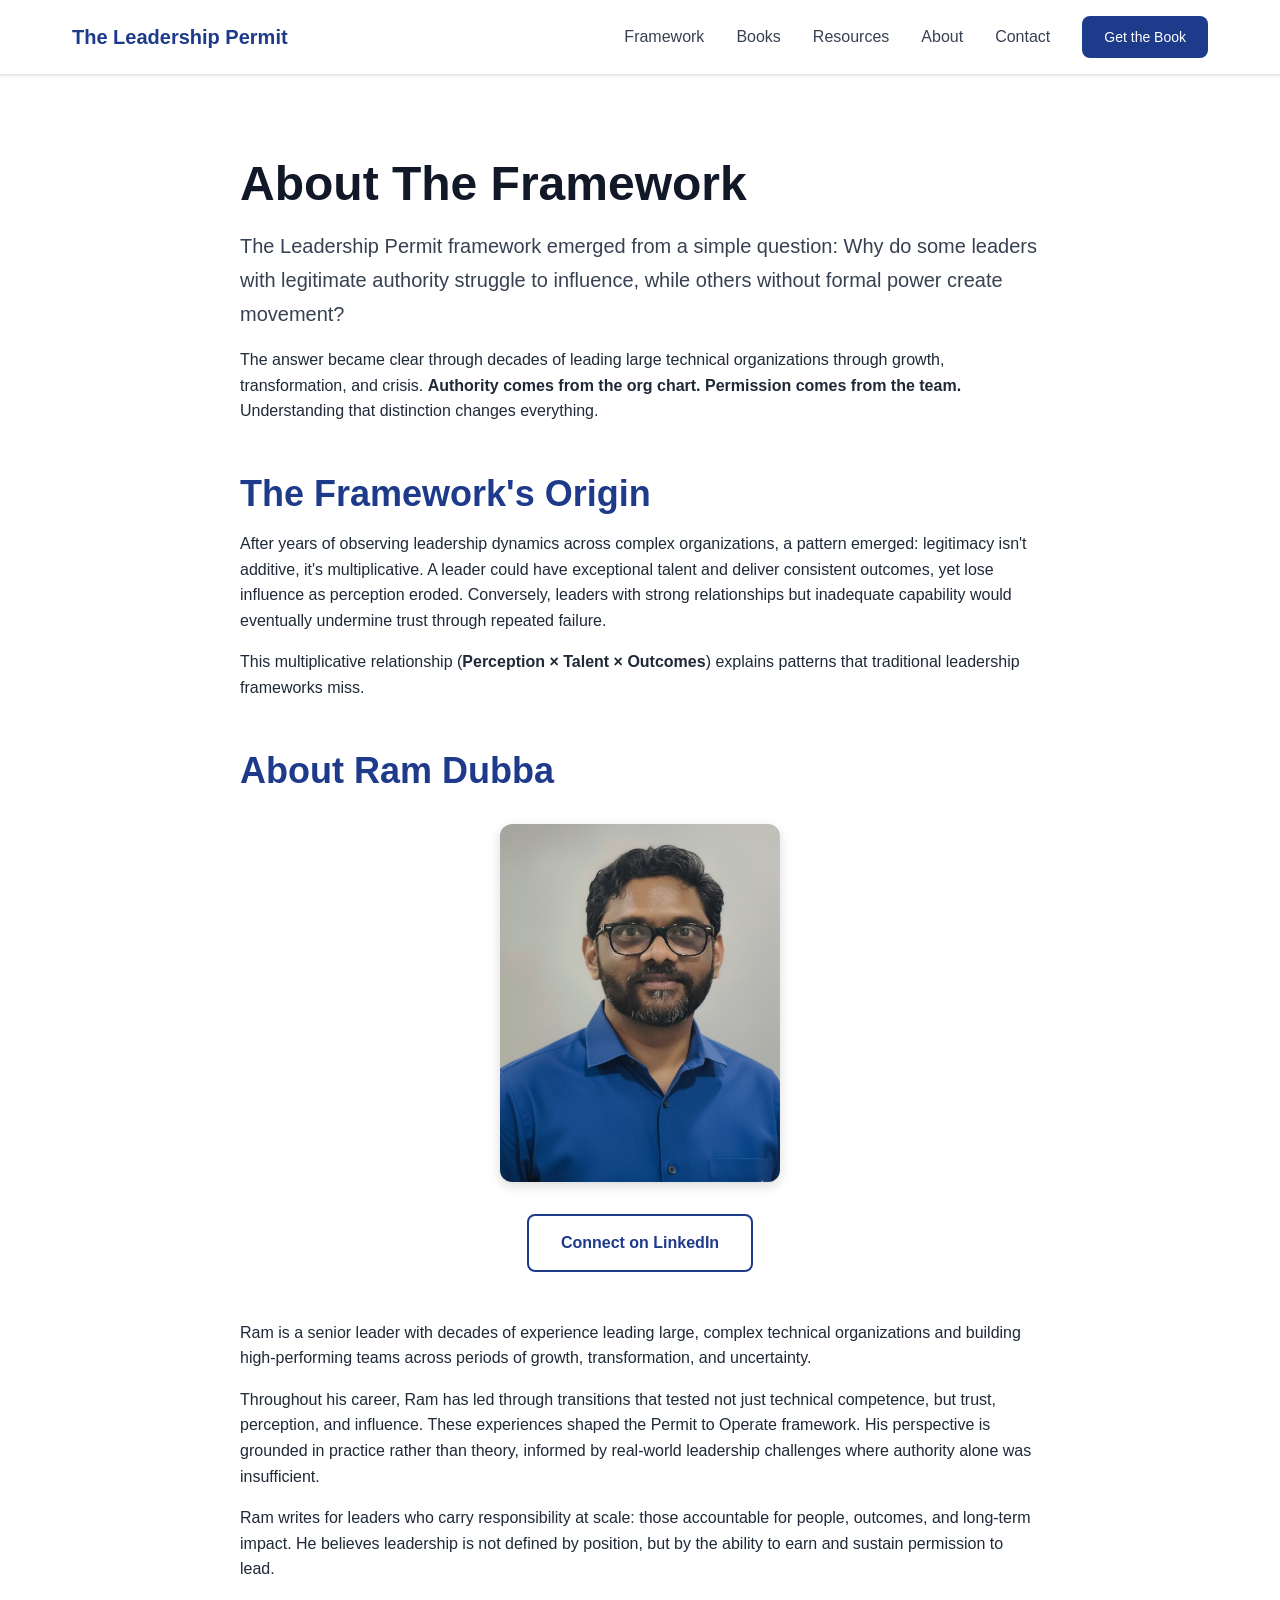
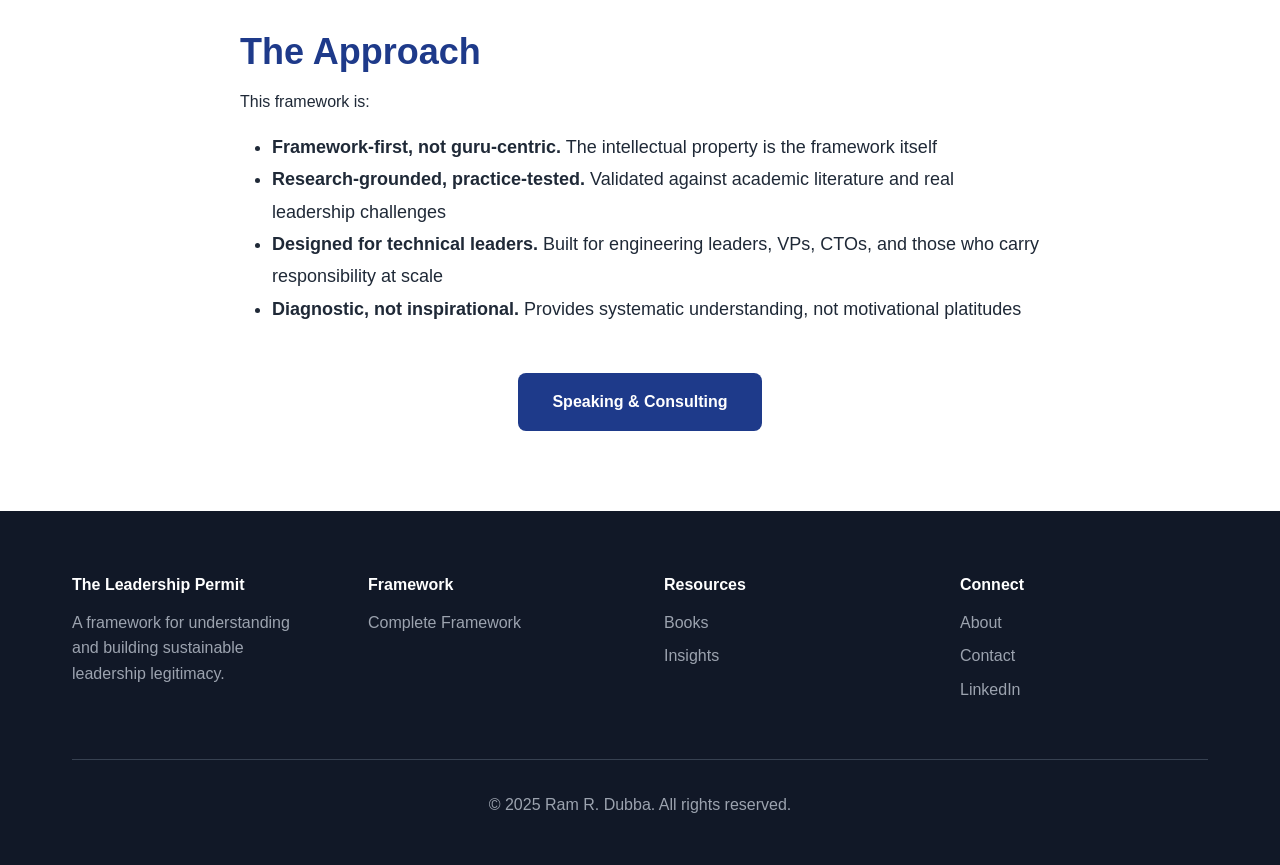
==== about.html @ 465195d2 "Update to teal/orange color scheme and standardize footers" ====
<!DOCTYPE html>
<html lang="en">
<head>
    <!-- Google tag (gtag.js) -->
    <script async src="https://www.googletagmanager.com/gtag/js?id=G-1ZV2HQM6DK"></script>
    <script>
      window.dataLayer = window.dataLayer || [];
      function gtag(){dataLayer.push(arguments);}
      gtag('js', new Date());
      gtag('config', 'G-1ZV2HQM6DK');
    </script>
    <meta charset="UTF-8">
    <meta name="viewport" content="width=device-width, initial-scale=1.0">
    <title>About | The Leadership Permit</title>
    <meta name="description" content="About Ram Dubba and the Leadership Permit framework. A systematic approach to understanding leadership legitimacy for technical leaders at scale.">
    
    <!-- Favicon -->
    <link rel="icon" type="image/svg+xml" href="/favicon.svg">
    <link rel="apple-touch-icon" sizes="180x180" href="/favicon.svg">
    
    <!-- Open Graph -->
    <meta property="og:type" content="website">
    <meta property="og:url" content="https://leadershippermit.com/about.html">
    <meta property="og:title" content="About Ram Dubba | The Leadership Permit">
    <meta property="og:description" content="Framework-first, research-grounded approach to leadership legitimacy. Built for technical leaders navigating responsibility at scale.">
    <meta property="og:image" content="https://leadershippermit.com/images/ram-dubba-headshot.jpg">
    
    <link rel="stylesheet" href="css/styles.css">
</head>
<body>
    <nav class="nav">
        <div class="container">
            <div class="nav-content">
                <a href="index.html" class="logo">The Leadership Permit</a>
                <ul class="nav-menu">
                    <li><a href="framework.html">Framework</a></li>
                    <li><a href="books.html">Books</a></li>
                    <li><a href="resources.html">Resources</a></li>
                    <li><a href="about.html">About</a></li>
                    <li><a href="contact.html">Contact</a></li>
                    <li><a href="https://a.co/d/01TBjsbb" class="btn-primary-small" target="_blank">Get the Book</a></li>
                </ul>
            </div>
        </div>
    </nav>

    <section class="section">
        <div class="container">
            <div style="max-width: 800px; margin: 0 auto;">
                <h1>About The Framework</h1>
                
                <p class="lead">The Leadership Permit framework emerged from a simple question: Why do some leaders with legitimate authority struggle to influence, while others without formal power create movement?</p>

                <p>The answer became clear through decades of leading large technical organizations through growth, transformation, and crisis. <strong>Authority comes from the org chart. Permission comes from the team.</strong> Understanding that distinction changes everything.</p>

                <h2 style="margin-top: 3rem; color: #1e3a8a;">The Framework's Origin</h2>
                
                <p>After years of observing leadership dynamics across complex organizations, a pattern emerged: legitimacy isn't additive, it's multiplicative. A leader could have exceptional talent and deliver consistent outcomes, yet lose influence as perception eroded. Conversely, leaders with strong relationships but inadequate capability would eventually undermine trust through repeated failure.</p>

                <p>This multiplicative relationship (<strong>Perception × Talent × Outcomes</strong>) explains patterns that traditional leadership frameworks miss.</p>

                <h2 style="margin-top: 3rem; color: #1e3a8a;">About Ram Dubba</h2>
                
                <div style="text-align: center; margin: 2rem 0 3rem 0;">
                    <img src="images/ram-dubba-headshot.jpg" alt="Ram R. Dubba" style="width: 280px; height: auto; border-radius: 12px; box-shadow: 0 4px 12px rgba(0,0,0,0.15); margin-bottom: 1.5rem;">
                    <div>
                        <a href="https://www.linkedin.com/in/ramudubba/" class="btn-secondary" target="_blank" style="display: inline-block;">Connect on LinkedIn</a>
                    </div>
                </div>
                
                <p>Ram is a senior leader with decades of experience leading large, complex technical organizations and building high-performing teams across periods of growth, transformation, and uncertainty.</p>

                <p>Throughout his career, Ram has led through transitions that tested not just technical competence, but trust, perception, and influence. These experiences shaped the Permit to Operate framework. His perspective is grounded in practice rather than theory, informed by real-world leadership challenges where authority alone was insufficient.</p>

                <p>Ram writes for leaders who carry responsibility at scale: those accountable for people, outcomes, and long-term impact. He believes leadership is not defined by position, but by the ability to earn and sustain permission to lead.</p>

                <h2 style="margin-top: 3rem; color: #1e3a8a;">The Approach</h2>
                
                <p>This framework is:</p>
                <ul style="font-size: 1.125rem; line-height: 1.8; margin-left: 2rem;">
                    <li><strong>Framework-first, not guru-centric.</strong> The intellectual property is the framework itself</li>
                    <li><strong>Research-grounded, practice-tested.</strong> Validated against academic literature and real leadership challenges</li>
                    <li><strong>Designed for technical leaders.</strong> Built for engineering leaders, VPs, CTOs, and those who carry responsibility at scale</li>
                    <li><strong>Diagnostic, not inspirational.</strong> Provides systematic understanding, not motivational platitudes</li>
                </ul>

                <div style="margin-top: 3rem; text-align: center;">
                    <a href="contact.html" class="btn-primary">Speaking & Consulting</a>
                </div>
            </div>
        </div>
    </section>

    <footer class="footer">
        <div class="container">
            <div class="footer-content">
                <div class="footer-col">
                    <h4>The Leadership Permit</h4>
                    <p>A framework for understanding and building sustainable leadership legitimacy.</p>
                </div>
                <div class="footer-col">
                    <h4>Framework</h4>
                    <ul class="footer-links">
                        <li><a href="framework.html">Complete Framework</a></li>
                    </ul>
                </div>
                <div class="footer-col">
                    <h4>Resources</h4>
                    <ul class="footer-links">
                        <li><a href="books.html">Books</a></li>
                        <li><a href="resources.html">Insights</a></li>
                    </ul>
                </div>
                <div class="footer-col">
                    <h4>Connect</h4>
                    <ul class="footer-links">
                        <li><a href="about.html">About</a></li>
                        <li><a href="contact.html">Contact</a></li>
                        <li><a href="https://www.linkedin.com/in/ramudubba/" target="_blank">LinkedIn</a></li>
                    </ul>
                </div>
            </div>
            <div class="footer-bottom">
                <p>&copy; 2025 Ram R. Dubba. All rights reserved.</p>
            </div>
        </div>
    </footer>
</body>
</html>
---- css/styles.css ----
/* ============================================
   LEADERSHIP PERMIT WEBSITE STYLES
   Navy Blue + White Theme
   ============================================ */

/* ============================================
   RESET & BASE STYLES
   ============================================ */
* {
    margin: 0;
    padding: 0;
    box-sizing: border-box;
}

html {
    scroll-behavior: smooth;
}

body {
    font-family: -apple-system, BlinkMacSystemFont, 'Segoe UI', Roboto, 'Helvetica Neue', Arial, sans-serif;
    font-size: 16px;
    line-height: 1.6;
    color: #1f2937;
    background: #ffffff;
}

/* ============================================
   TYPOGRAPHY
   ============================================ */
h1, h2, h3, h4, h5, h6 {
    font-weight: 700;
    line-height: 1.2;
    color: #111827;
    margin-bottom: 1rem;
}

h1 { font-size: 3rem; }
h2 { font-size: 2.25rem; }
h3 { font-size: 1.5rem; }
h4 { font-size: 1.25rem; }

p {
    margin-bottom: 1rem;
}

.lead {
    font-size: 1.25rem;
    font-weight: 400;
    line-height: 1.7;
    color: #374151;
}

/* ============================================
   LAYOUT
   ============================================ */
.container {
    max-width: 1200px;
    margin: 0 auto;
    padding: 0 2rem;
}

.section {
    padding: 5rem 0;
}

.section-gray {
    background: #f9fafb;
}

.section-navy {
    background: #1e3a8a;
    color: #ffffff;
}

.section-navy h2,
.section-navy p {
    color: #ffffff;
}

/* ============================================
   NAVIGATION
   ============================================ */
.nav {
    background: #ffffff;
    border-bottom: 1px solid #e5e7eb;
    position: sticky;
    top: 0;
    z-index: 1000;
    box-shadow: 0 1px 3px rgba(0,0,0,0.1);
}

.nav-content {
    display: flex;
    justify-content: space-between;
    align-items: center;
    padding: 1rem 0;
}

.logo {
    font-size: 1.25rem;
    font-weight: 700;
    color: #1e3a8a;
    text-decoration: none;
}

.nav-menu {
    display: flex;
    list-style: none;
    gap: 2rem;
    align-items: center;
}

.nav-menu a {
    text-decoration: none;
    color: #374151;
    font-weight: 500;
    transition: color 0.2s;
}

.nav-menu a:hover {
    color: #1e3a8a;
}

/* ============================================
   BUTTONS
   ============================================ */
.btn-primary,
.btn-secondary,
.btn-primary-small {
    display: inline-block;
    padding: 0.875rem 2rem;
    border-radius: 0.5rem;
    text-decoration: none;
    font-weight: 600;
    transition: all 0.2s;
    cursor: pointer;
    border: 2px solid transparent;
}

.btn-primary {
    background: #1e3a8a;
    color: #ffffff !important;
}

.btn-primary:hover {
    background: #1e40af;
    transform: translateY(-2px);
    box-shadow: 0 4px 12px rgba(30, 58, 138, 0.3);
}

.btn-secondary {
    background: transparent;
    color: #1e3a8a;
    border: 2px solid #1e3a8a;
}

.btn-secondary:hover {
    background: #1e3a8a;
    color: #ffffff;
}

.btn-primary-small {
    padding: 0.5rem 1.25rem;
    font-size: 0.875rem;
    background: #1e3a8a;
    color: #ffffff !important;
}

.btn-link {
    color: #1e3a8a;
    text-decoration: none;
    font-weight: 600;
    font-size: 1.125rem;
}

.btn-link:hover {
    text-decoration: underline;
}

/* ============================================
   HERO SECTION
   ============================================ */
.hero {
    background: linear-gradient(135deg, #1e3a8a 0%, #3b82f6 100%);
    color: #ffffff;
    padding: 6rem 0 8rem;
    text-align: center;
}

.hero-title {
    font-size: 3.5rem;
    font-weight: 800;
    margin-bottom: 1.5rem;
    color: #ffffff;
}

.hero-subtitle {
    font-size: 1.5rem;
    margin-bottom: 3rem;
    max-width: 800px;
    margin-left: auto;
    margin-right: auto;
    line-height: 1.6;
    color: #e0e7ff;
}

/* ============================================
   FORMULA
   ============================================ */
.formula {
    background: rgba(255, 255, 255, 0.1);
    border: 2px solid rgba(255, 255, 255, 0.3);
    border-radius: 1rem;
    padding: 2.5rem 2rem;
    margin: 3rem auto;
    max-width: 900px;
    backdrop-filter: blur(10px);
}

.formula-content {
    display: flex;
    justify-content: center;
    align-items: center;
    flex-wrap: wrap;
    gap: 1.5rem;
    font-size: 1.5rem;
    font-weight: 700;
}

.formula-part {
    background: #ffffff;
    color: #1e3a8a;
    padding: 1rem 2rem;
    border-radius: 0.5rem;
    font-size: 1.25rem;
}

.formula-operator,
.formula-equals {
    font-size: 2rem;
    color: #ffffff;
}

.formula-result {
    background: #ea580c;
    color: #ffffff;
    padding: 1rem 2rem;
    border-radius: 0.5rem;
    font-size: 1.25rem;
}

/* ============================================
   HERO CTA
   ============================================ */
.hero-cta {
    display: flex;
    gap: 1.5rem;
    justify-content: center;
    margin-top: 2.5rem;
}

.hero-cta .btn-secondary {
    border-color: #ffffff;
    color: #ffffff;
}

.hero-cta .btn-secondary:hover {
    background: #ffffff;
    color: #1e3a8a;
}

/* ============================================
   SECTION TITLE
   ============================================ */
.section-title {
    text-align: center;
    font-size: 2.5rem;
    margin-bottom: 3rem;
    color: #1e3a8a;
}

/* ============================================
   CARDS & COLUMNS
   ============================================ */
.three-col {
    display: grid;
    grid-template-columns: repeat(auto-fit, minmax(300px, 1fr));
    gap: 2rem;
    margin-top: 3rem;
}

.card {
    background: #ffffff;
    padding: 2rem;
    border-radius: 0.75rem;
    box-shadow: 0 1px 3px rgba(0,0,0,0.1);
    transition: transform 0.2s, box-shadow 0.2s;
}

.card:hover {
    transform: translateY(-4px);
    box-shadow: 0 4px 12px rgba(0,0,0,0.15);
}

.card h3 {
    color: #1e3a8a;
    margin-bottom: 1rem;
}

/* ============================================
   FRAMEWORK INTRO
   ============================================ */
.framework-intro {
    max-width: 900px;
    margin: 0 auto 4rem;
    text-align: center;
}

/* ============================================
   THREE PILLARS
   ============================================ */
.three-pillars {
    display: grid;
    grid-template-columns: repeat(auto-fit, minmax(280px, 1fr));
    gap: 3rem;
    margin: 4rem 0;
}

.pillar {
    text-align: center;
    padding: 2rem;
}

.pillar-icon {
    width: 80px;
    height: 80px;
    background: #1e3a8a;
    color: #ffffff;
    border-radius: 50%;
    display: flex;
    align-items: center;
    justify-content: center;
    font-size: 2.5rem;
    font-weight: 700;
    margin: 0 auto 1.5rem;
}

.pillar h3 {
    color: #1e3a8a;
    margin-bottom: 1rem;
    font-size: 1.75rem;
}

/* ============================================
   CTA CENTERED
   ============================================ */
.cta-centered {
    text-align: center;
    margin-top: 3rem;
}

/* ============================================
   FREE OFFER
   ============================================ */
.free-offer {
    max-width: 700px;
    margin: 0 auto;
    text-align: center;
}

.free-offer h2 {
    color: #ffffff;
    margin-bottom: 1rem;
}

/* ============================================
   FORMS
   ============================================ */
.email-form {
    margin-top: 2rem;
}

.form-group-inline {
    display: flex;
    gap: 1rem;
    max-width: 600px;
    margin: 0 auto;
}

.form-input {
    flex: 1;
    padding: 1rem 1.5rem;
    border: 2px solid #d1d5db;
    border-radius: 0.5rem;
    font-size: 1rem;
}

.section-navy .form-input {
    border-color: rgba(255,255,255,0.3);
    background: rgba(255,255,255,0.1);
    color: #ffffff;
}

.section-navy .form-input::placeholder {
    color: rgba(255,255,255,0.6);
}

.form-note {
    margin-top: 0.5rem;
    font-size: 0.875rem;
    opacity: 0.8;
}

/* ============================================
   BOOKS GRID
   ============================================ */
.books-grid {
    display: grid;
    grid-template-columns: repeat(auto-fit, minmax(320px, 1fr));
    gap: 3rem;
    margin: 3rem 0;
}

.book-card {
    text-align: center;
    padding: 2rem;
    background: #ffffff;
    border-radius: 0.75rem;
    box-shadow: 0 2px 8px rgba(0,0,0,0.1);
}

.book-cover {
    margin-bottom: 1.5rem;
}

.book-cover-placeholder {
    width: 200px;
    height: 300px;
    background: linear-gradient(135deg, #1e3a8a, #3b82f6);
    margin: 0 auto;
    border-radius: 0.5rem;
    display: flex;
    align-items: center;
    justify-content: center;
    color: #ffffff;
    font-size: 1.5rem;
    font-weight: 700;
    box-shadow: 0 4px 12px rgba(0,0,0,0.2);
}

.book-cover-placeholder.coming-soon {
    background: linear-gradient(135deg, #6b7280, #9ca3af);
}

.book-meta {
    color: #6b7280;
    font-size: 0.875rem;
    font-weight: 600;
    text-transform: uppercase;
    letter-spacing: 0.05em;
}

.book-card h3 {
    color: #1e3a8a;
    margin: 1rem 0;
}

/* ============================================
   EMAIL SIGNUP BOX
   ============================================ */
.email-signup-box {
    max-width: 700px;
    margin: 0 auto;
    text-align: center;
    padding: 3rem;
    background: #ffffff;
    border-radius: 1rem;
    box-shadow: 0 4px 12px rgba(0,0,0,0.1);
}

.email-signup-box h2 {
    color: #1e3a8a;
}

/* ============================================
   FOOTER
   ============================================ */
.footer {
    background: #111827;
    color: #9ca3af;
    padding: 4rem 0 2rem;
}

.footer-content {
    display: grid;
    grid-template-columns: repeat(auto-fit, minmax(200px, 1fr));
    gap: 3rem;
    margin-bottom: 3rem;
}

.footer-col h4 {
    color: #ffffff;
    margin-bottom: 1rem;
    font-size: 1rem;
}

.footer-links {
    list-style: none;
}

.footer-links li {
    margin-bottom: 0.5rem;
}

.footer-links a {
    color: #9ca3af;
    text-decoration: none;
    transition: color 0.2s;
}

.footer-links a:hover {
    color: #ffffff;
}

.footer-bottom {
    border-top: 1px solid #374151;
    padding-top: 2rem;
    text-align: center;
}

/* ============================================
   RESPONSIVE DESIGN
   ============================================ */
@media (max-width: 768px) {
    h1 { font-size: 2rem; }
    h2 { font-size: 1.75rem; }
    
    .hero-title {
        font-size: 2.25rem;
    }
    
    .hero-subtitle {
        font-size: 1.125rem;
    }
    
    .formula-content {
        flex-direction: column;
        gap: 1rem;
    }
    
    .nav-menu {
        display: none; /* Will add mobile menu in JS */
    }
    
    .hero-cta {
        flex-direction: column;
        align-items: center;
    }
    
    .form-group-inline {
        flex-direction: column;
    }
    
    .section {
        padding: 3rem 0;
    }
}
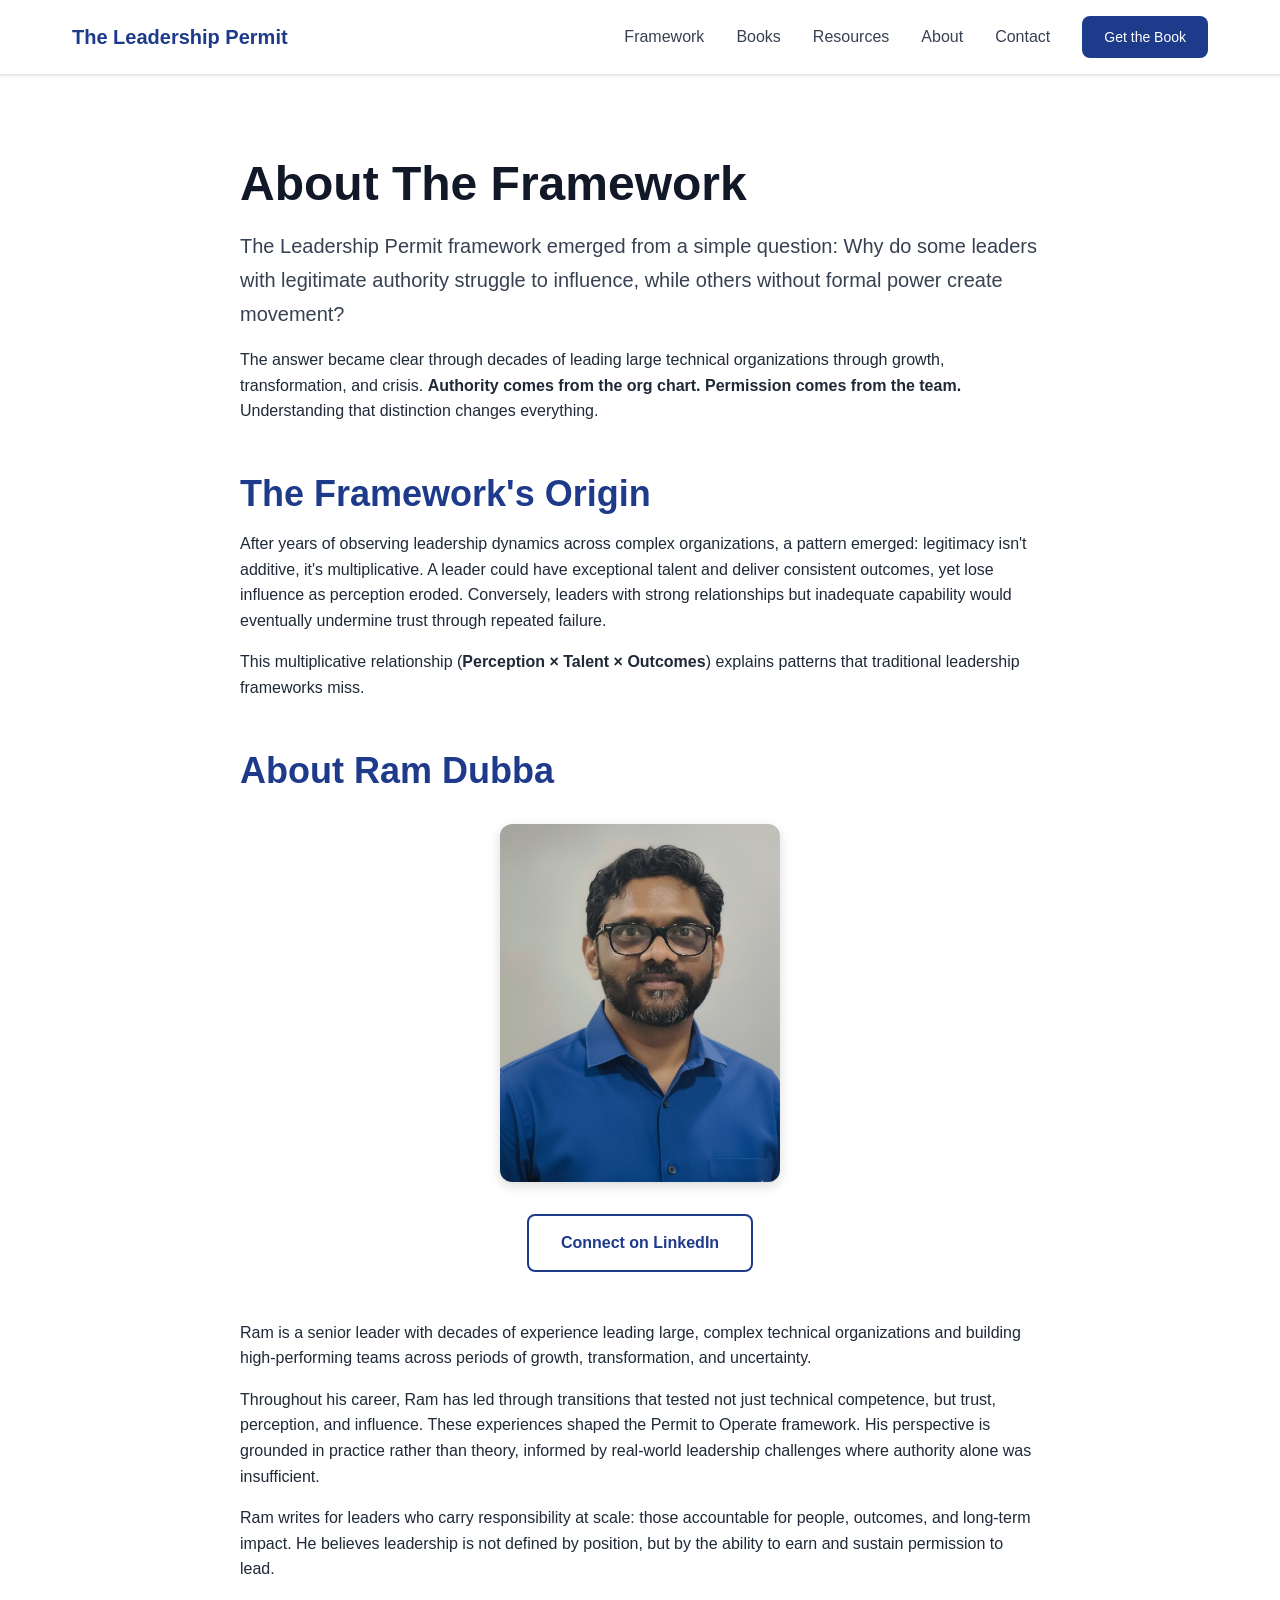
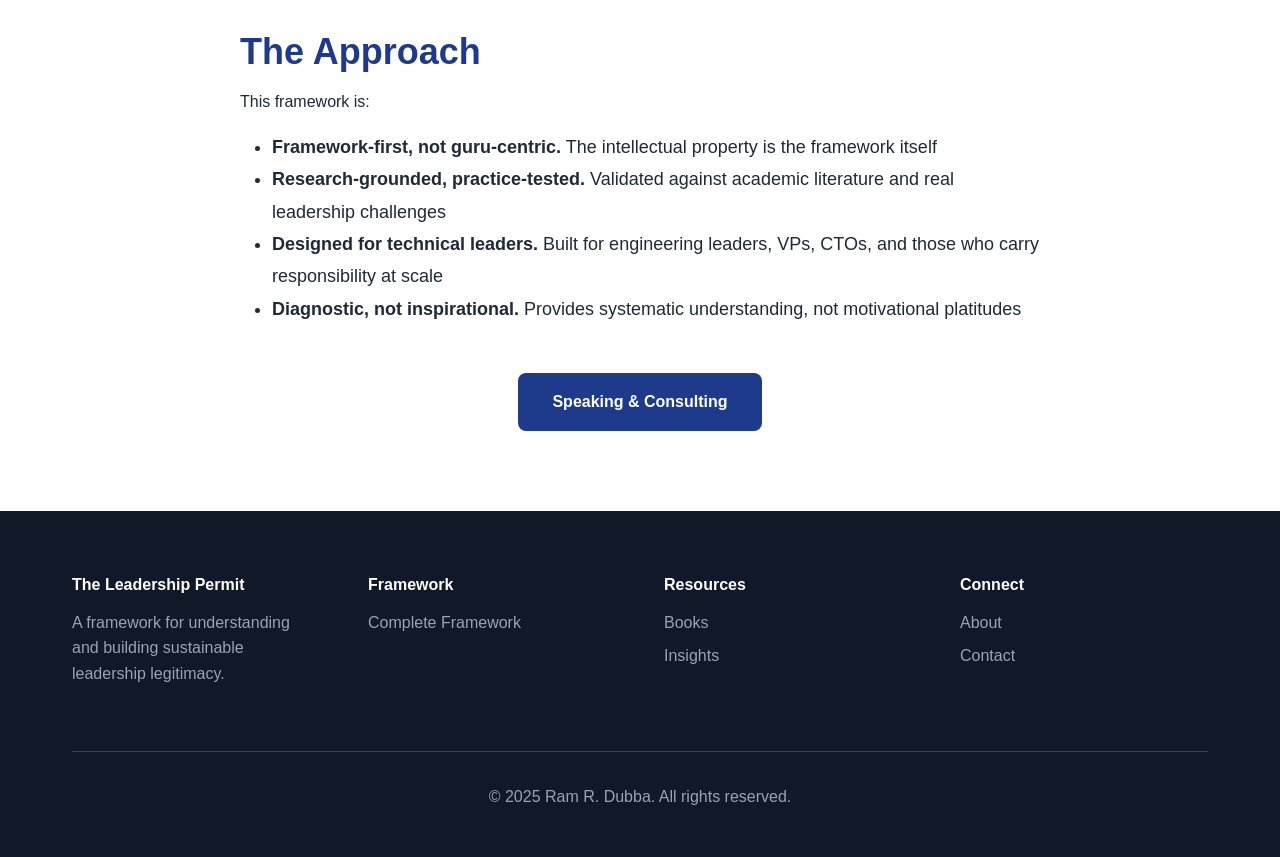
==== commit 96a78fce: "reverted to original white and blue colorsd" ====
--- a/about.html
+++ b/about.html
@@ -116,7 +116,6 @@
                     <ul class="footer-links">
                         <li><a href="about.html">About</a></li>
                         <li><a href="contact.html">Contact</a></li>
-                        <li><a href="https://www.linkedin.com/in/ramudubba/" target="_blank">LinkedIn</a></li>
                     </ul>
                 </div>
             </div>
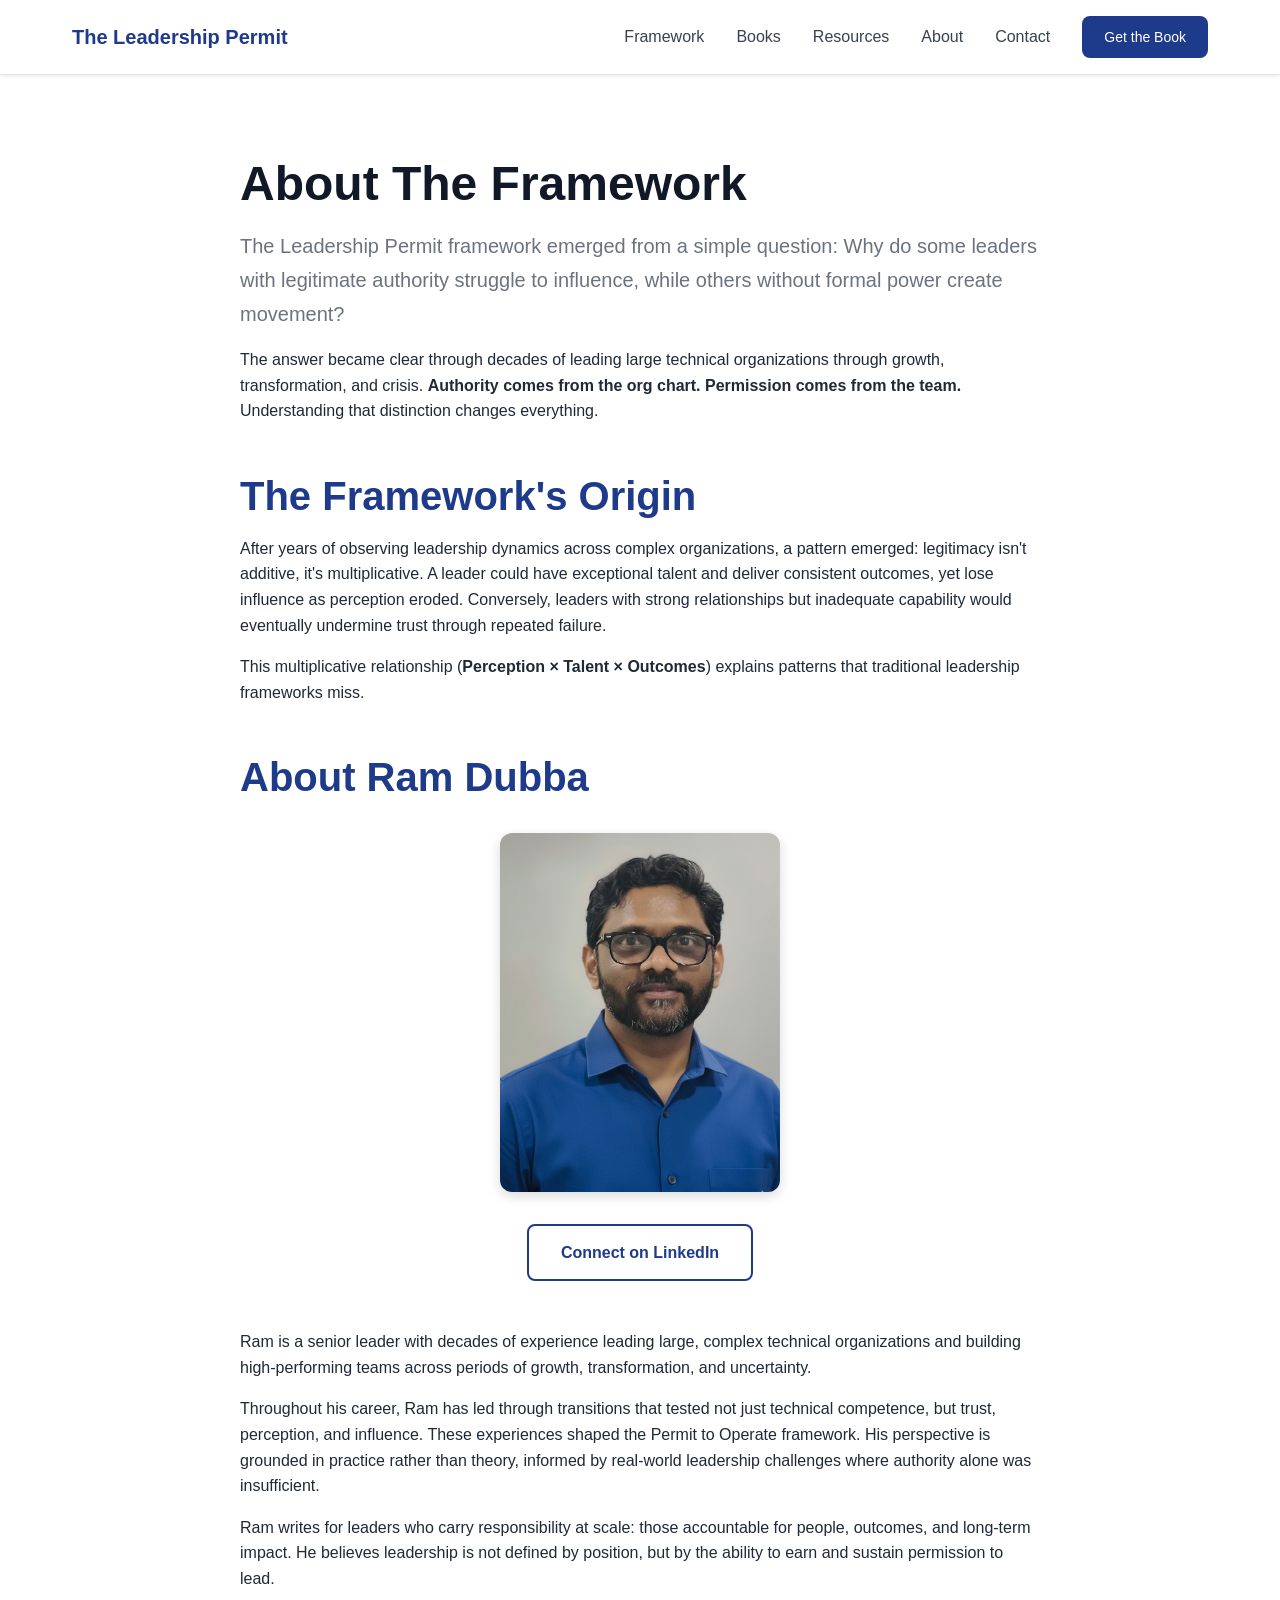
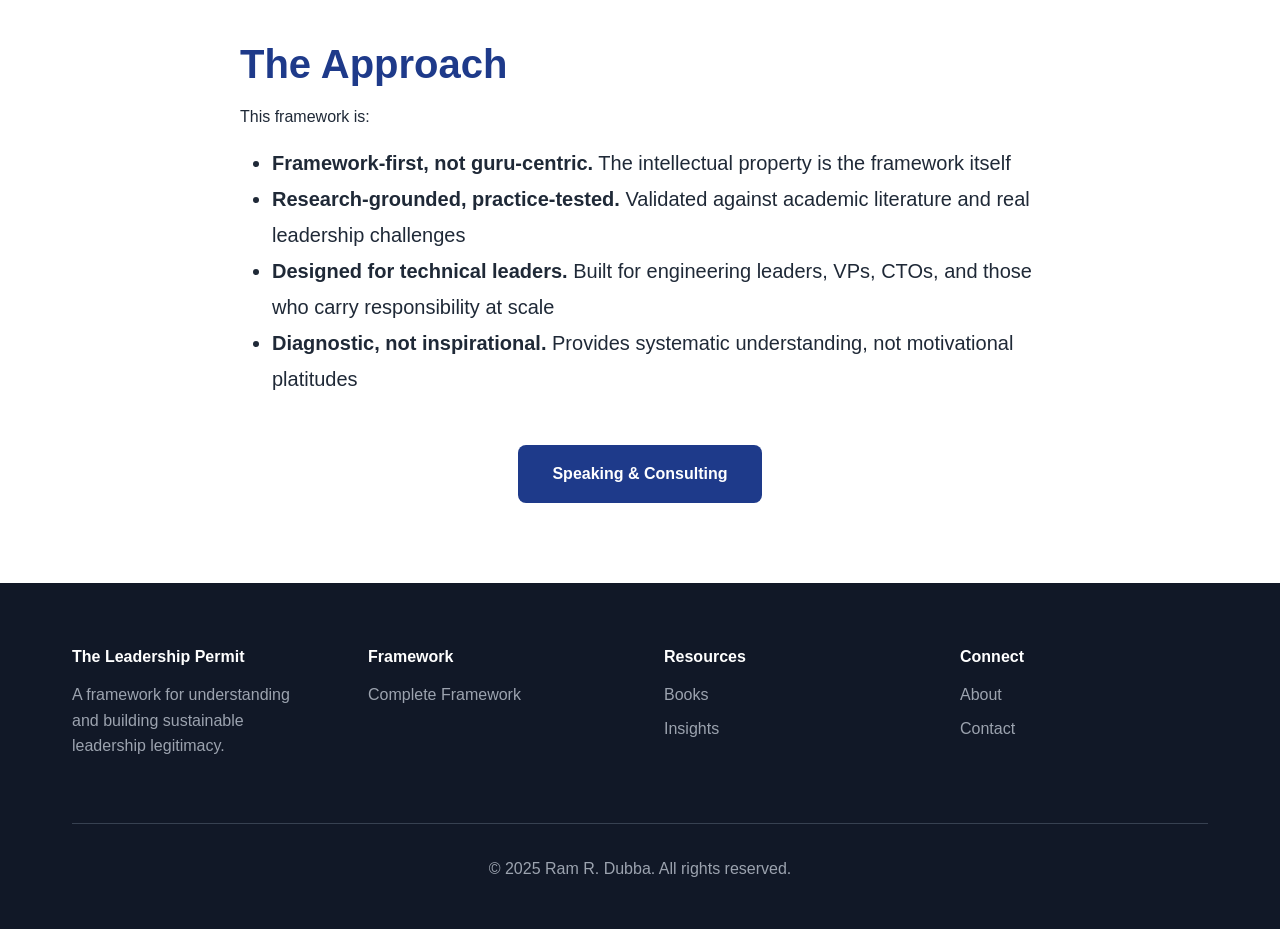
==== commit 001c6b5c: "testimonials" ====
--- a/about.html
+++ b/about.html
@@ -53,13 +53,13 @@
 
                 <p>The answer became clear through decades of leading large technical organizations through growth, transformation, and crisis. <strong>Authority comes from the org chart. Permission comes from the team.</strong> Understanding that distinction changes everything.</p>
 
-                <h2 style="margin-top: 3rem; color: #1e3a8a;">The Framework's Origin</h2>
+                <h2 class="section-subsection">The Framework's Origin</h2>
                 
                 <p>After years of observing leadership dynamics across complex organizations, a pattern emerged: legitimacy isn't additive, it's multiplicative. A leader could have exceptional talent and deliver consistent outcomes, yet lose influence as perception eroded. Conversely, leaders with strong relationships but inadequate capability would eventually undermine trust through repeated failure.</p>
 
                 <p>This multiplicative relationship (<strong>Perception × Talent × Outcomes</strong>) explains patterns that traditional leadership frameworks miss.</p>
 
-                <h2 style="margin-top: 3rem; color: #1e3a8a;">About Ram Dubba</h2>
+                <h2 class="section-subsection">About Ram Dubba</h2>
                 
                 <div style="text-align: center; margin: 2rem 0 3rem 0;">
                     <img src="images/ram-dubba-headshot.jpg" alt="Ram R. Dubba" style="width: 280px; height: auto; border-radius: 12px; box-shadow: 0 4px 12px rgba(0,0,0,0.15); margin-bottom: 1.5rem;">
@@ -74,10 +74,10 @@
 
                 <p>Ram writes for leaders who carry responsibility at scale: those accountable for people, outcomes, and long-term impact. He believes leadership is not defined by position, but by the ability to earn and sustain permission to lead.</p>
 
-                <h2 style="margin-top: 3rem; color: #1e3a8a;">The Approach</h2>
+                <h2 class="section-subsection">The Approach</h2>
                 
                 <p>This framework is:</p>
-                <ul style="font-size: 1.125rem; line-height: 1.8; margin-left: 2rem;">
+                <ul class="text-lg" style="line-height: 1.8; margin-left: 2rem;">
                     <li><strong>Framework-first, not guru-centric.</strong> The intellectual property is the framework itself</li>
                     <li><strong>Research-grounded, practice-tested.</strong> Validated against academic literature and real leadership challenges</li>
                     <li><strong>Designed for technical leaders.</strong> Built for engineering leaders, VPs, CTOs, and those who carry responsibility at scale</li>
--- a/css/styles.css
+++ b/css/styles.css
@@ -34,10 +34,10 @@
     margin-bottom: 1rem;
 }
 
-h1 { font-size: 3rem; }
-h2 { font-size: 2.25rem; }
-h3 { font-size: 1.5rem; }
-h4 { font-size: 1.25rem; }
+h1 { font-size: 3rem; font-weight: 700; }
+h2 { font-size: 2.5rem; font-weight: 700; }
+h3 { font-size: 1.5rem; font-weight: 600; }
+h4 { font-size: 1.25rem; font-weight: 600; }
 
 p {
     margin-bottom: 1rem;
@@ -279,6 +279,13 @@
     color: #1e3a8a;
 }
 
+.section-title-center {
+    text-align: center;
+    font-size: 2.5rem;
+    margin-bottom: 3rem;
+    color: #1e3a8a;
+}
+
 /* ============================================
    CARDS & COLUMNS
    ============================================ */
@@ -293,6 +300,7 @@
     background: #ffffff;
     padding: 2rem;
     border-radius: 0.75rem;
+    border: 1px solid #e5e7eb;
     box-shadow: 0 1px 3px rgba(0,0,0,0.1);
     transition: transform 0.2s, box-shadow 0.2s;
 }
@@ -305,6 +313,34 @@
 .card h3 {
     color: #1e3a8a;
     margin-bottom: 1rem;
+    font-size: 1.25rem;
+}
+
+.card p {
+    color: #374151;
+    line-height: 1.6;
+}
+
+/* Cards on navy backgrounds (like problems section) */
+.section-navy .card {
+    background: rgba(255, 255, 255, 0.1);
+    border: 1px solid rgba(255, 255, 255, 0.2);
+    box-shadow: 0 1px 3px rgba(0,0,0,0.1);
+    backdrop-filter: blur(10px);
+}
+
+.section-navy .card:hover {
+    background: rgba(255, 255, 255, 0.15);
+    box-shadow: 0 4px 12px rgba(0,0,0,0.3);
+}
+
+.section-navy .card h3 {
+    color: #ffffff;
+}
+
+.section-navy .card p {
+    color: #e0e7ff;
+}
 }
 
 /* ============================================
@@ -396,13 +432,13 @@
 }
 
 .section-navy .form-input {
-    border-color: rgba(255,255,255,0.3);
-    background: rgba(255,255,255,0.1);
-    color: #ffffff;
+    border-color: #ffffff;
+    background: #ffffff;
+    color: #1f2937;
 }
 
 .section-navy .form-input::placeholder {
-    color: rgba(255,255,255,0.6);
+    color: #9ca3af;
 }
 
 .form-note {
@@ -565,3 +601,189 @@
         padding: 3rem 0;
     }
 }
+
+/* ============================================
+   TESTIMONIAL CAROUSEL
+   ============================================ */
+.testimonial-carousel {
+    max-width: 900px;
+    margin: 3rem auto 0;
+    position: relative;
+}
+
+.testimonial-wrapper {
+    position: relative;
+    min-height: 300px;
+    overflow: hidden;
+}
+
+.testimonial-slide {
+    position: absolute;
+    top: 0;
+    left: 0;
+    width: 100%;
+    opacity: 0;
+    transition: opacity 0.6s ease-in-out;
+    pointer-events: none;
+    padding: 2rem;
+    background: rgba(255, 255, 255, 0.1);
+    border-radius: 12px;
+    border: 1px solid rgba(255, 255, 255, 0.2);
+    box-shadow: 0 2px 8px rgba(0, 0, 0, 0.3);
+    backdrop-filter: blur(10px);
+}
+
+.testimonial-slide.active {
+    opacity: 1;
+    pointer-events: auto;
+    position: relative;
+}
+
+.testimonial-quote {
+    font-size: 1.125rem;
+    line-height: 1.8;
+    color: #ffffff;
+    font-style: italic;
+    margin: 0 0 1.5rem 0;
+    text-align: left;
+}
+
+.testimonial-author {
+    font-weight: 700;
+    color: #ffffff;
+    font-size: 1rem;
+    margin: 0 0 0.25rem 0;
+    text-align: left;
+}
+
+.testimonial-title {
+    color: #e0e7ff;
+    font-size: 0.9rem;
+    margin: 0;
+    text-align: left;
+}
+
+.carousel-nav {
+    display: flex;
+    align-items: center;
+    justify-content: center;
+    gap: 1.5rem;
+    margin-top: 2rem;
+}
+
+.carousel-arrow {
+    background: transparent;
+    border: 2px solid #ffffff;
+    color: #ffffff;
+    width: 40px;
+    height: 40px;
+    border-radius: 50%;
+    font-size: 1.5rem;
+    cursor: pointer;
+    transition: all 0.2s;
+    display: flex;
+    align-items: center;
+    justify-content: center;
+    line-height: 1;
+    padding: 0;
+}
+
+.carousel-arrow:hover {
+    background: #ffffff;
+    color: #1e3a8a;
+    transform: scale(1.1);
+}
+
+.carousel-arrow:active {
+    transform: scale(0.95);
+}
+
+.carousel-dots {
+    display: flex;
+    gap: 0.75rem;
+}
+
+.dot {
+    width: 12px;
+    height: 12px;
+    border-radius: 50%;
+    background: rgba(255, 255, 255, 0.5);
+    border: none;
+    cursor: pointer;
+    transition: all 0.3s;
+    padding: 0;
+}
+
+.dot:hover {
+    background: rgba(255, 255, 255, 0.8);
+    transform: scale(1.2);
+}
+
+.dot.active {
+    background: #ea580c;
+    transform: scale(1.3);
+}
+
+/* Mobile responsive */
+@media (max-width: 768px) {
+    .testimonial-slide {
+        padding: 1.5rem;
+        min-height: 350px;
+    }
+    
+    .testimonial-quote {
+        font-size: 1rem;
+    }
+    
+    .carousel-arrow {
+        width: 36px;
+        height: 36px;
+        font-size: 1.25rem;
+    }
+}
+
+/* ============================================
+   TYPOGRAPHY UTILITIES
+   ============================================ */
+.text-lg {
+    font-size: 1.25rem;
+    line-height: 1.6;
+}
+
+.text-base {
+    font-size: 1rem;
+    line-height: 1.5;
+}
+
+.text-sm {
+    font-size: 0.875rem;
+    line-height: 1.4;
+}
+
+.text-xs {
+    font-size: 0.75rem;
+    line-height: 1.3;
+}
+
+.lead {
+    font-size: 1.25rem;
+    line-height: 1.7;
+    color: #6b7280;
+}
+
+.font-semibold {
+    font-weight: 600;
+}
+
+.font-bold {
+    font-weight: 700;
+}
+
+.section-subsection {
+    margin-top: 3rem;
+    color: #1e3a8a;
+}
+
+.text-center {
+    text-align: center;
+}
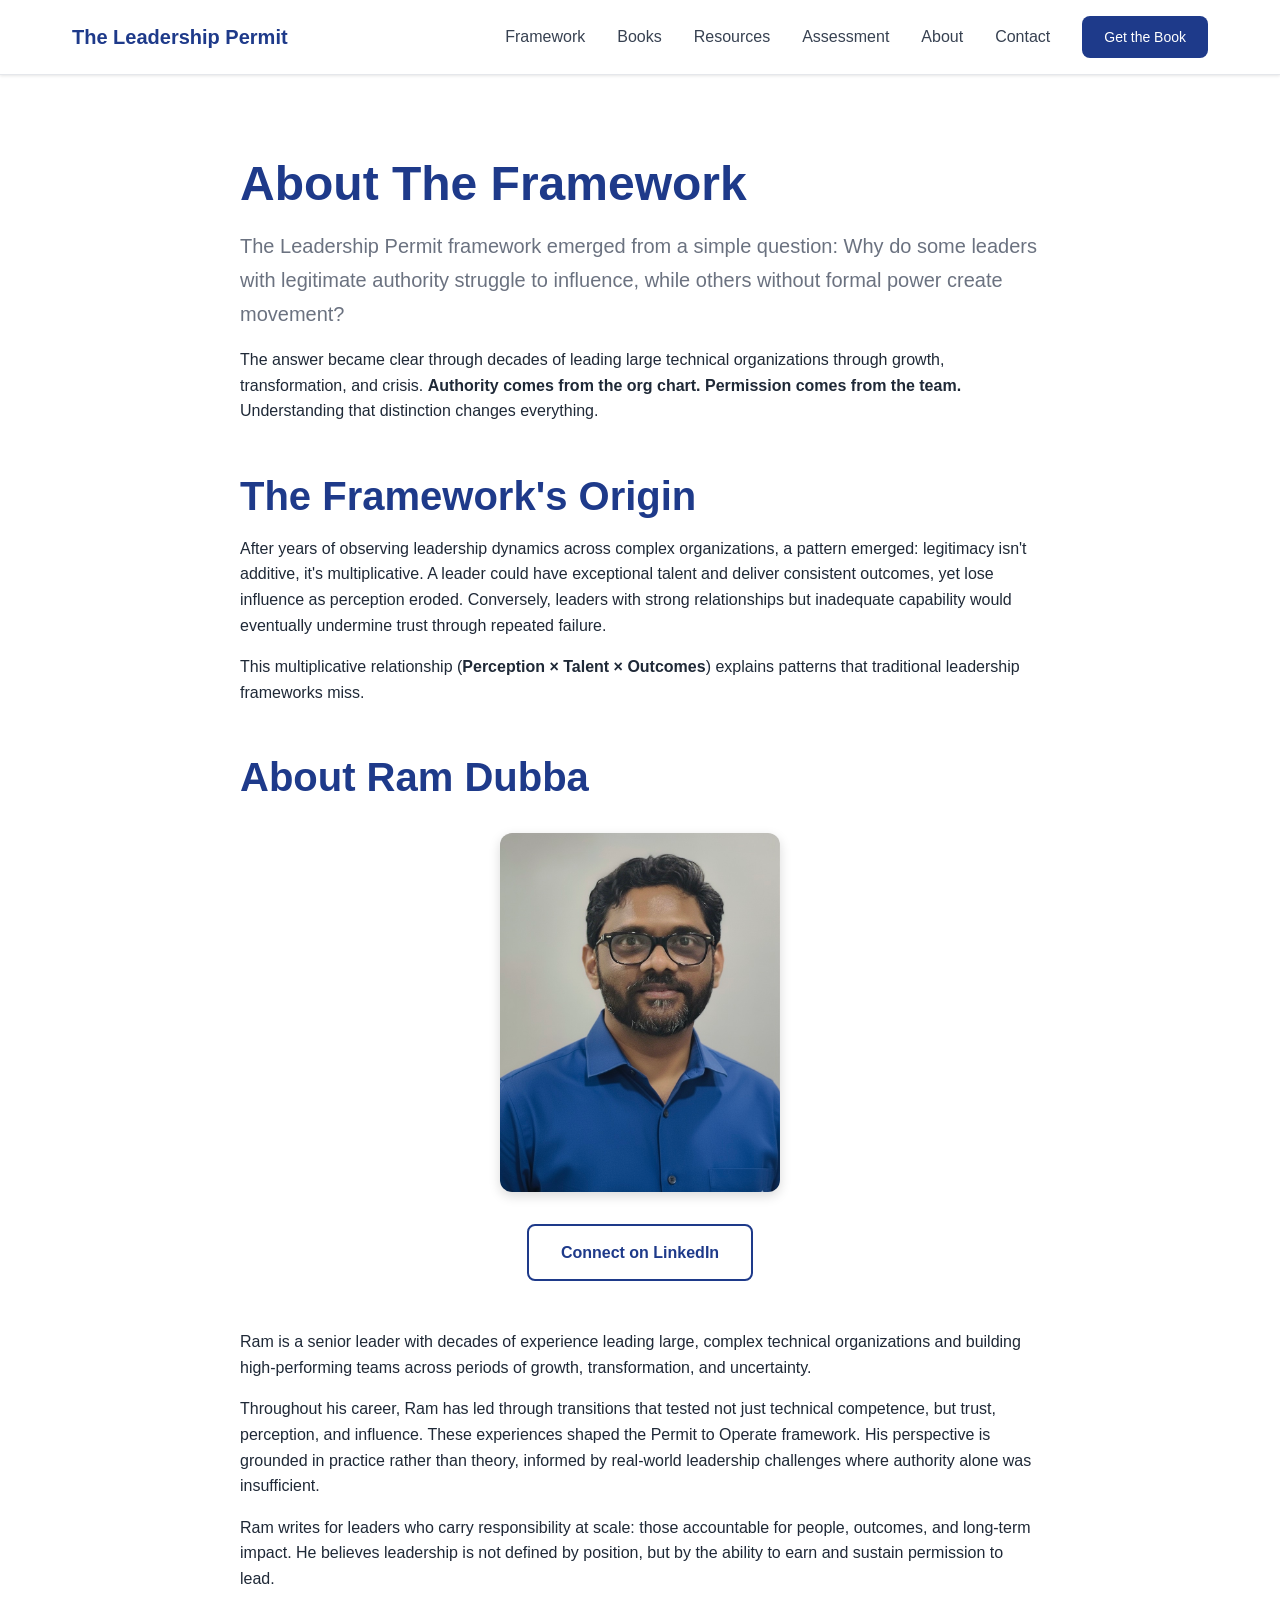
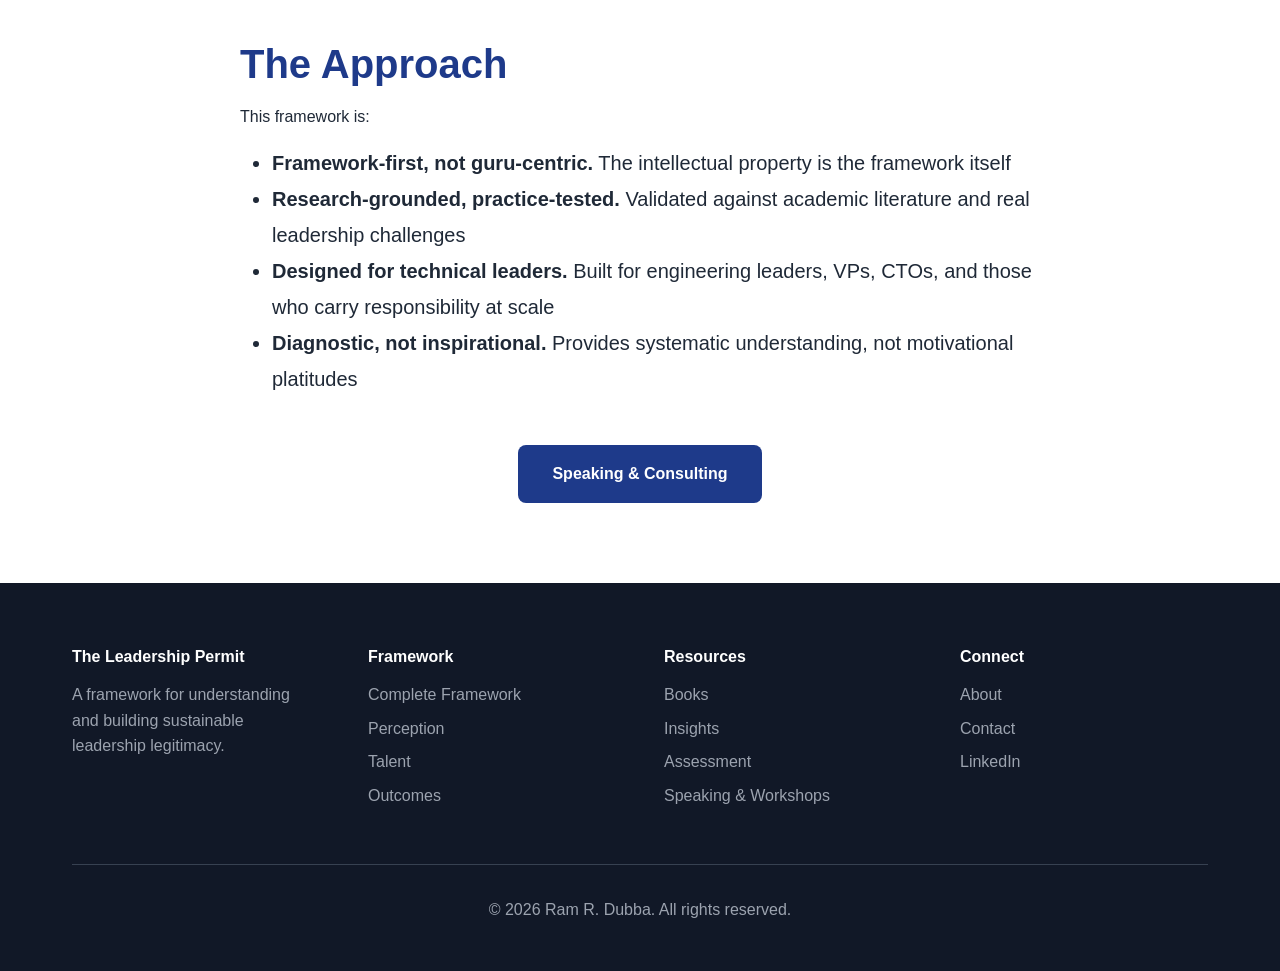
==== commit 87293b22: "fix favicon on assessment, consistent footer, copyright" ====
--- a/about.html
+++ b/about.html
@@ -36,6 +36,7 @@
                     <li><a href="framework.html">Framework</a></li>
                     <li><a href="books.html">Books</a></li>
                     <li><a href="resources.html">Resources</a></li>
+                    <li><a href="assessment.html">Assessment</a></li>
                     <li><a href="about.html">About</a></li>
                     <li><a href="contact.html">Contact</a></li>
                     <li><a href="https://a.co/d/01TBjsbb" class="btn-primary-small" target="_blank">Get the Book</a></li>
@@ -102,6 +103,9 @@
                     <h4>Framework</h4>
                     <ul class="footer-links">
                         <li><a href="framework.html">Complete Framework</a></li>
+                        <li><a href="framework.html#perception">Perception</a></li>
+                        <li><a href="framework.html#talent">Talent</a></li>
+                        <li><a href="framework.html#outcomes">Outcomes</a></li>
                     </ul>
                 </div>
                 <div class="footer-col">
@@ -109,6 +113,8 @@
                     <ul class="footer-links">
                         <li><a href="books.html">Books</a></li>
                         <li><a href="resources.html">Insights</a></li>
+                        <li><a href="assessment.html">Assessment</a></li>
+                        <li><a href="contact.html">Speaking &amp; Workshops</a></li>
                     </ul>
                 </div>
                 <div class="footer-col">
@@ -116,11 +122,12 @@
                     <ul class="footer-links">
                         <li><a href="about.html">About</a></li>
                         <li><a href="contact.html">Contact</a></li>
+                        <li><a href="https://www.linkedin.com/in/ramudubba/" target="_blank">LinkedIn</a></li>
                     </ul>
                 </div>
             </div>
             <div class="footer-bottom">
-                <p>&copy; 2025 Ram R. Dubba. All rights reserved.</p>
+                <p>&copy; 2026 Ram R. Dubba. All rights reserved.</p>
             </div>
         </div>
     </footer>
--- a/css/styles.css
+++ b/css/styles.css
@@ -34,10 +34,10 @@
     margin-bottom: 1rem;
 }
 
-h1 { font-size: 3rem; font-weight: 700; }
-h2 { font-size: 2.5rem; font-weight: 700; }
-h3 { font-size: 1.5rem; font-weight: 600; }
-h4 { font-size: 1.25rem; font-weight: 600; }
+h1 { font-size: 3rem; font-weight: 700; color: #1e3a8a; }
+h2 { font-size: 2.5rem; font-weight: 700; color: #1e3a8a; }
+h3 { font-size: 1.5rem; font-weight: 600; color: #1e3a8a; }
+h4 { font-size: 1.25rem; font-weight: 600; color: #1e3a8a; }
 
 p {
     margin-bottom: 1rem;
@@ -787,3 +787,138 @@
 .text-center {
     text-align: center;
 }
+
+/* ============================================
+   PAGE HERO (for internal pages)
+   ============================================ */
+.page-hero {
+    background: linear-gradient(135deg, #1e3a8a 0%, #3b82f6 100%);
+    color: #ffffff;
+    padding: 4rem 0;
+}
+
+.page-hero h1 {
+    color: #ffffff;
+}
+
+.page-hero p {
+    color: #e0e7ff;
+}
+
+/* ============================================
+   ICON & DECORATION UTILITIES
+   ============================================ */
+.icon-checkmark {
+    color: #ea580c;
+    font-size: 1.5rem;
+    font-weight: bold;
+}
+
+.icon-success {
+    font-size: 3rem;
+    color: #10b981;
+    margin-bottom: 1.5rem;
+}
+
+/* ============================================
+   COLOR UTILITIES (Documented)
+   ============================================ */
+.color-navy {
+    color: #1e3a8a;
+}
+
+.color-gray {
+    color: #6b7280;
+}
+
+.color-gray-dark {
+    color: #374151;
+}
+
+.color-gray-light {
+    color: #9ca3af;
+}
+
+.color-white {
+    color: #ffffff;
+}
+
+.color-light-blue {
+    color: #e0e7ff;
+}
+
+.color-orange {
+    color: #ea580c;
+}
+
+.color-green {
+    color: #10b981;
+}
+/* ============================================
+   COMPLETE UNIFORMITY SYSTEM
+   ============================================ */
+
+/* PAGE HERO SECTIONS (Books, Framework, Resources, etc) */
+.page-hero {
+    background: linear-gradient(135deg, #1e3a8a 0%, #3b82f6 100%);
+    color: #ffffff;
+    padding: 4rem 0;
+    text-align: center;
+}
+
+.page-hero h1 {
+    color: #ffffff;
+}
+
+.page-hero .lead {
+    color: #e0e7ff;
+}
+
+/* STANDARDIZED COLORS - Use these classes instead of inline */
+.text-navy { color: #1e3a8a; }
+.text-gray { color: #6b7280; }
+.text-gray-dark { color: #374151; }
+.text-gray-light { color: #9ca3af; }
+.text-white { color: #ffffff; }
+.text-light-blue { color: #e0e7ff; }
+.text-orange { color: #ea580c; }
+.text-green { color: #10b981; }
+
+/* ICON UTILITIES */
+.icon-check {
+    color: #ea580c;
+    font-size: 1.5rem;
+    font-weight: 700;
+}
+
+.icon-success {
+    font-size: 3rem;
+    color: #10b981;
+    margin-bottom: 1.5rem;
+}
+
+/* ENSURE CONSISTENCY */
+h1, h2, h3, h4 {
+    font-family: -apple-system, BlinkMacSystemFont, 'Segoe UI', Roboto, 'Helvetica Neue', Arial, sans-serif;
+}
+
+p, li, span, a {
+    font-family: -apple-system, BlinkMacSystemFont, 'Segoe UI', Roboto, 'Helvetica Neue', Arial, sans-serif;
+}
+
+/* ============================================
+   FORMULA ON WHITE BACKGROUNDS
+   ============================================ */
+.formula-white {
+    background: #f9fafb;
+    border: 2px solid #e5e7eb;
+    border-radius: 1rem;
+    padding: 2.5rem 2rem;
+    margin: 3rem auto;
+    max-width: 900px;
+}
+
+.formula-white .formula-operator,
+.formula-white .formula-equals {
+    color: #1e3a8a;
+}
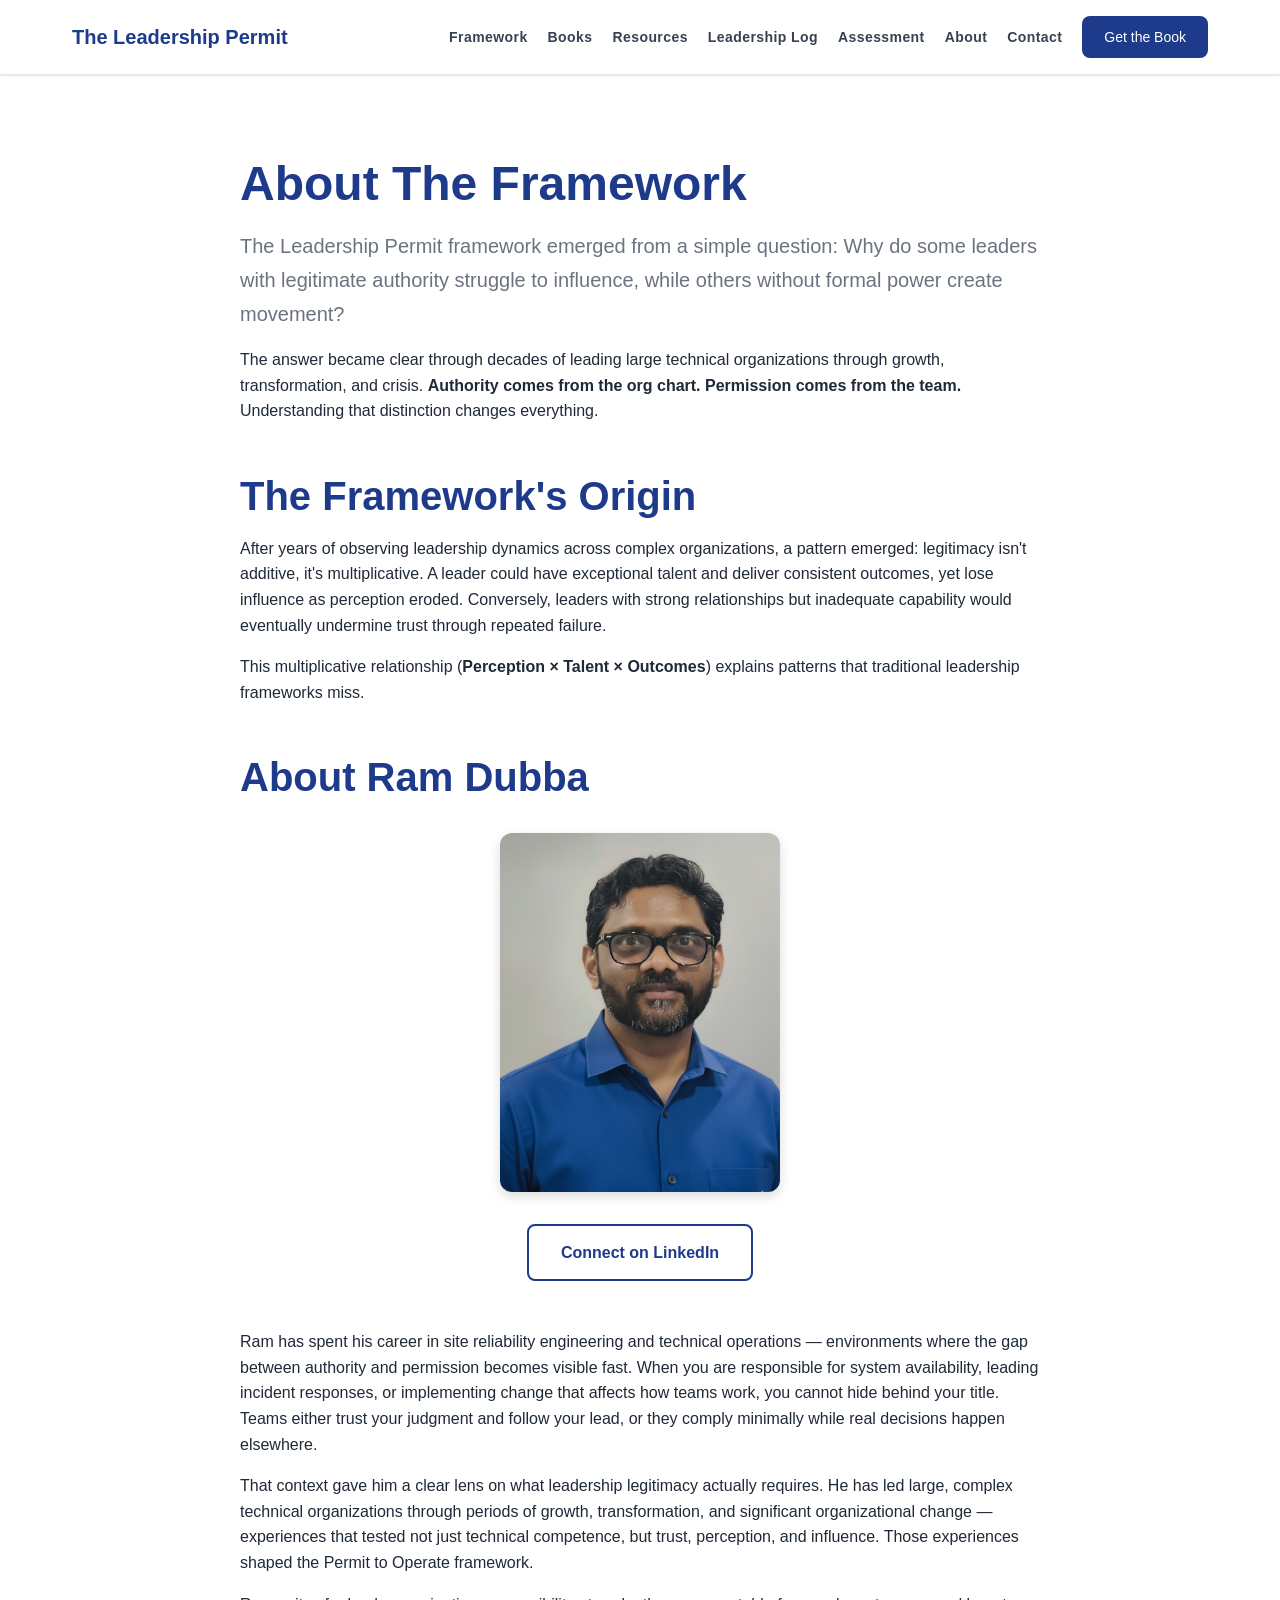
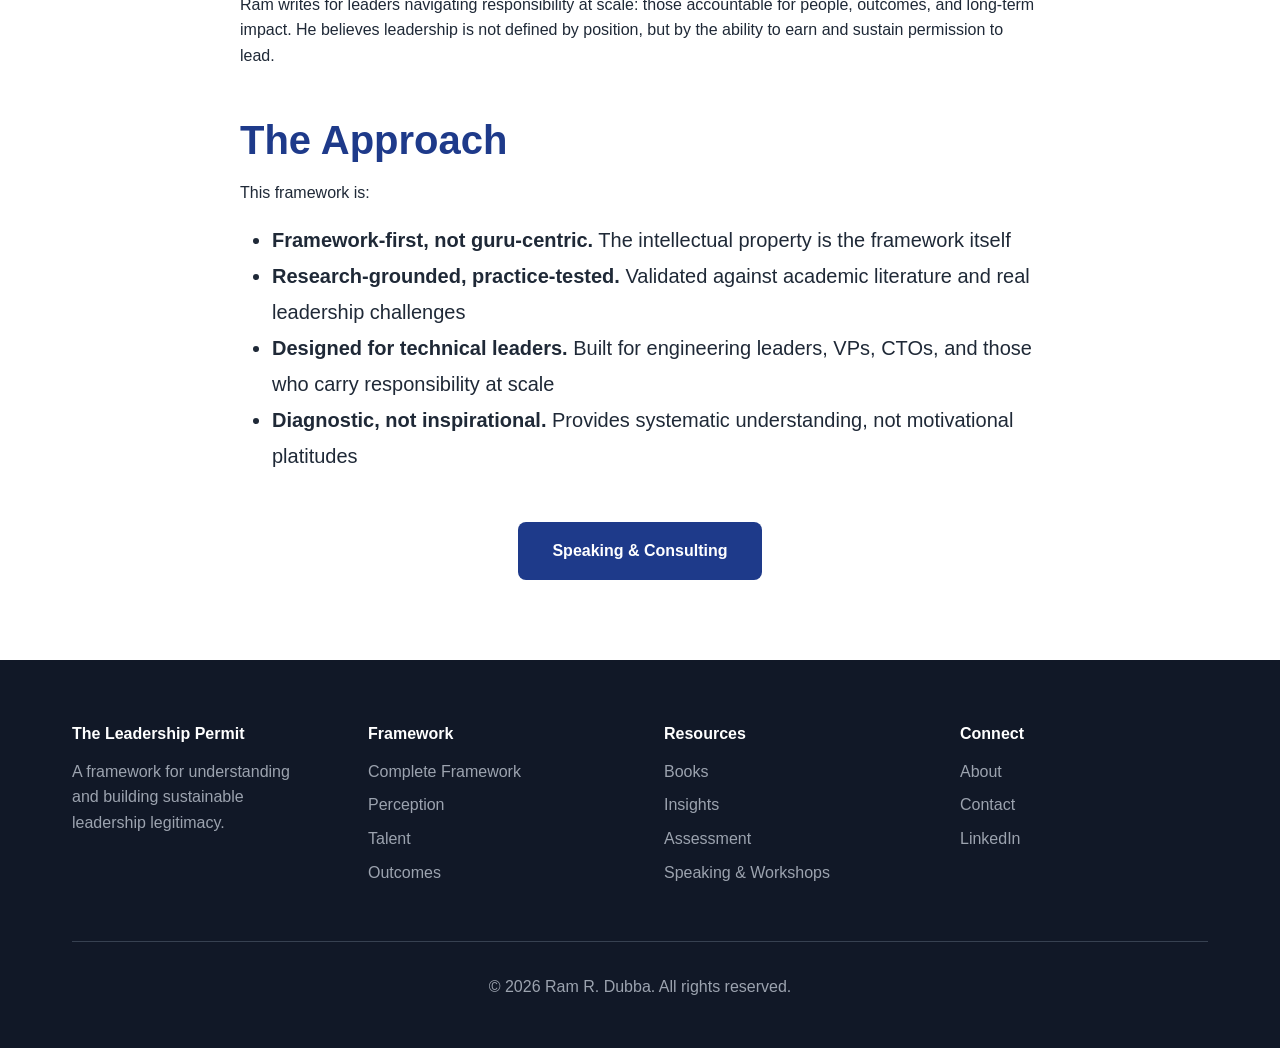
==== commit eb63e929: "security fixes" ====
--- a/about.html
+++ b/about.html
@@ -36,11 +36,17 @@
                     <li><a href="framework.html">Framework</a></li>
                     <li><a href="books.html">Books</a></li>
                     <li><a href="resources.html">Resources</a></li>
+                    <li><a href="leadership-log.html">Leadership Log</a></li>
                     <li><a href="assessment.html">Assessment</a></li>
                     <li><a href="about.html">About</a></li>
                     <li><a href="contact.html">Contact</a></li>
                     <li><a href="https://a.co/d/01TBjsbb" class="btn-primary-small" target="_blank">Get the Book</a></li>
                 </ul>
+                <button class="nav-hamburger" id="nav-hamburger" aria-label="Toggle navigation">
+                    <span></span>
+                    <span></span>
+                    <span></span>
+                </button>
             </div>
         </div>
     </nav>
@@ -69,11 +75,13 @@
                     </div>
                 </div>
                 
-                <p>Ram is a senior leader with decades of experience leading large, complex technical organizations and building high-performing teams across periods of growth, transformation, and uncertainty.</p>
+                
 
-                <p>Throughout his career, Ram has led through transitions that tested not just technical competence, but trust, perception, and influence. These experiences shaped the Permit to Operate framework. His perspective is grounded in practice rather than theory, informed by real-world leadership challenges where authority alone was insufficient.</p>
+                <p>Ram has spent his career in site reliability engineering and technical operations &mdash; environments where the gap between authority and permission becomes visible fast. When you are responsible for system availability, leading incident responses, or implementing change that affects how teams work, you cannot hide behind your title. Teams either trust your judgment and follow your lead, or they comply minimally while real decisions happen elsewhere.</p>
 
-                <p>Ram writes for leaders who carry responsibility at scale: those accountable for people, outcomes, and long-term impact. He believes leadership is not defined by position, but by the ability to earn and sustain permission to lead.</p>
+                <p>That context gave him a clear lens on what leadership legitimacy actually requires. He has led large, complex technical organizations through periods of growth, transformation, and significant organizational change &mdash; experiences that tested not just technical competence, but trust, perception, and influence. Those experiences shaped the Permit to Operate framework.</p>
+
+                <p>Ram writes for leaders navigating responsibility at scale: those accountable for people, outcomes, and long-term impact. He believes leadership is not defined by position, but by the ability to earn and sustain permission to lead.</p>
 
                 <h2 class="section-subsection">The Approach</h2>
                 
@@ -131,5 +139,6 @@
             </div>
         </div>
     </footer>
+    <script src="js/main.js"></script>
 </body>
 </html>
--- a/css/styles.css
+++ b/css/styles.css
@@ -106,8 +106,19 @@
 .nav-menu {
     display: flex;
     list-style: none;
-    gap: 2rem;
+    gap: 1.25rem;
     align-items: center;
+    flex-wrap: nowrap;
+}
+
+.nav-menu > li > a:not(.btn-primary-small) {
+    font-size: 0.875rem;
+    font-weight: 600;
+    letter-spacing: 0.03em;
+}
+
+.nav-hamburger {
+    display: none;
 }
 
 .nav-menu a {
@@ -585,7 +596,76 @@
     }
     
     .nav-menu {
-        display: none; /* Will add mobile menu in JS */
+        display: none;
+        flex-direction: column;
+        gap: 0;
+        position: absolute;
+        top: 100%;
+        left: 0;
+        right: 0;
+        background: #ffffff;
+        border-top: 1px solid #e5e7eb;
+        box-shadow: 0 4px 12px rgba(0,0,0,0.1);
+        padding: 0.5rem 0 1rem;
+        z-index: 999;
+    }
+
+    .nav-menu.open {
+        display: flex;
+    }
+
+    .nav-menu li {
+        width: 100%;
+    }
+
+    .nav-menu a {
+        display: block;
+        padding: 0.75rem 1.5rem;
+        border-bottom: 1px solid #f3f4f6;
+    }
+
+    .nav-menu li:last-child a {
+        margin: 0.75rem 1.5rem 0;
+        width: auto;
+        display: inline-block;
+        border-bottom: none;
+    }
+
+    .nav-hamburger {
+        display: flex;
+        flex-direction: column;
+        justify-content: space-between;
+        width: 28px;
+        height: 20px;
+        cursor: pointer;
+        background: none;
+        border: none;
+        padding: 0;
+    }
+
+    .nav-hamburger span {
+        display: block;
+        height: 2px;
+        width: 100%;
+        background: #1e3a8a;
+        border-radius: 2px;
+        transition: all 0.3s ease;
+    }
+
+    .nav-hamburger.open span:nth-child(1) {
+        transform: translateY(9px) rotate(45deg);
+    }
+
+    .nav-hamburger.open span:nth-child(2) {
+        opacity: 0;
+    }
+
+    .nav-hamburger.open span:nth-child(3) {
+        transform: translateY(-9px) rotate(-45deg);
+    }
+
+    .nav {
+        position: relative;
     }
     
     .hero-cta {
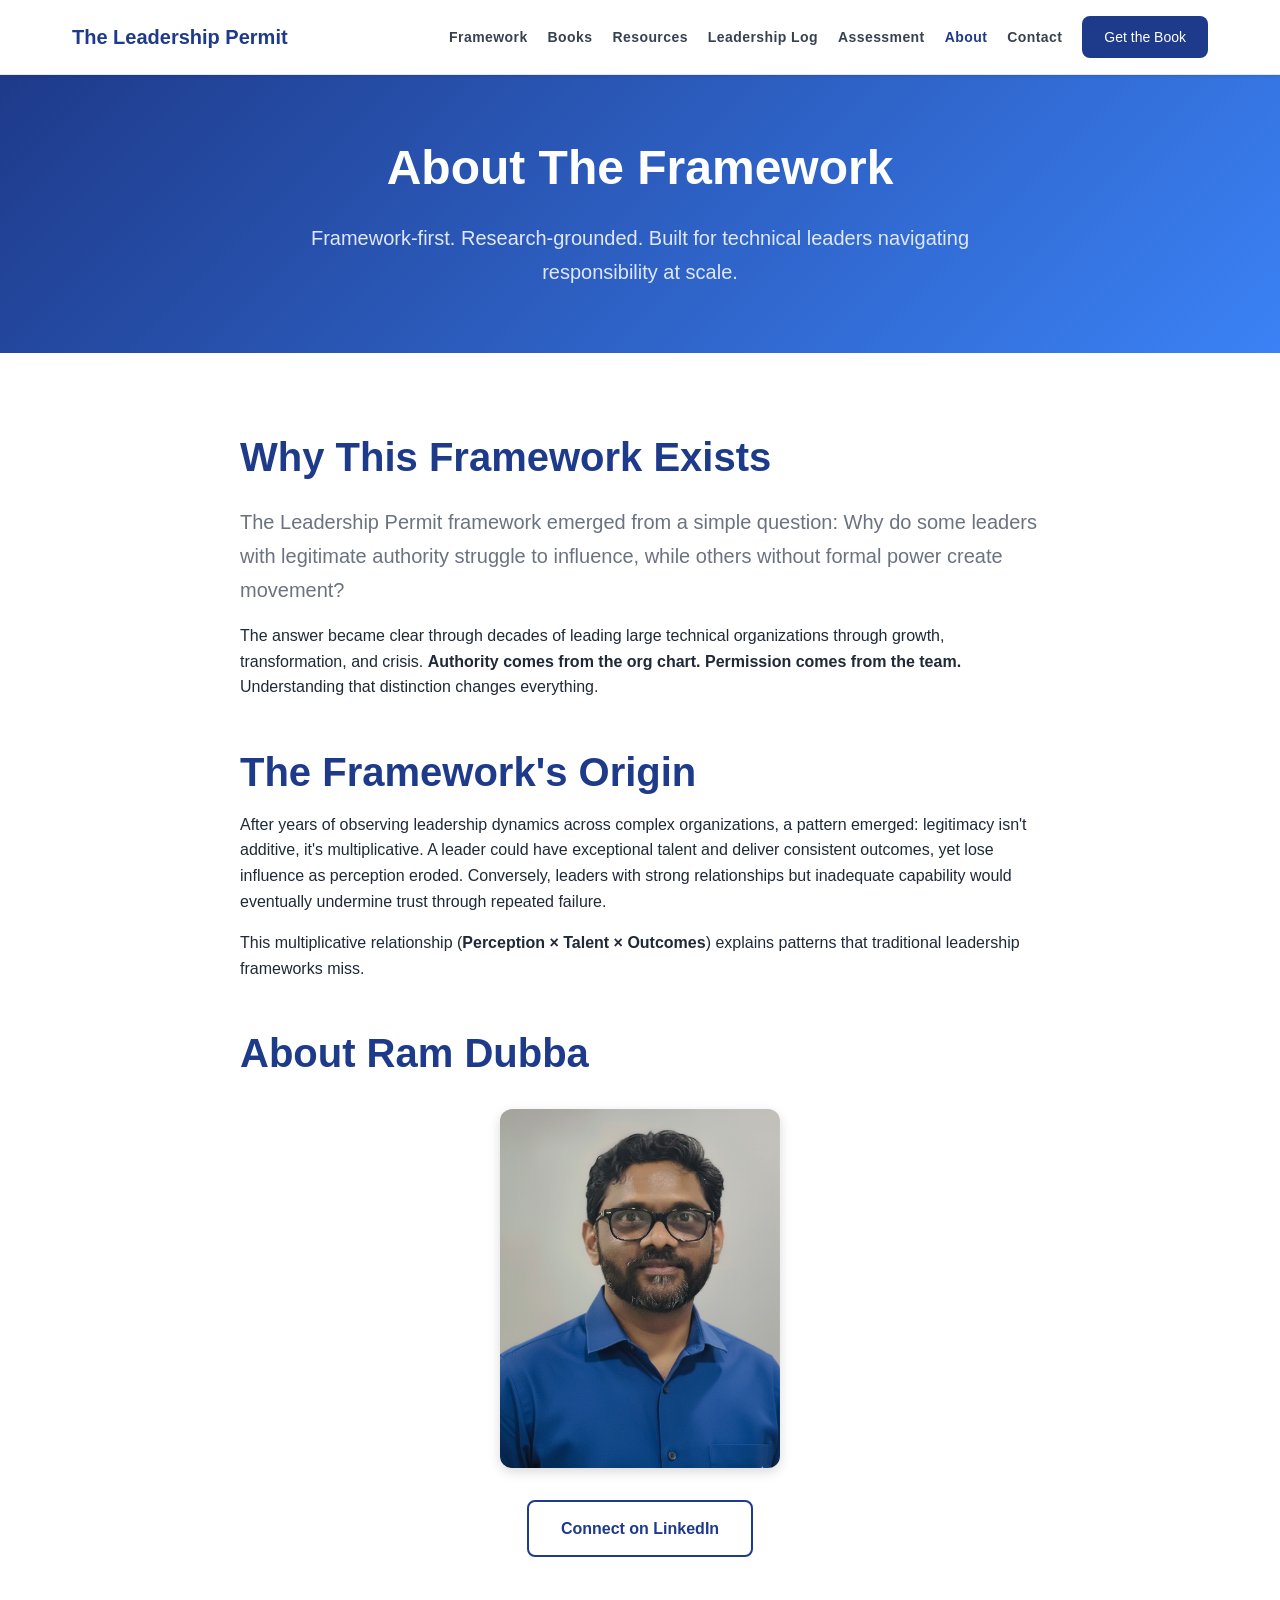
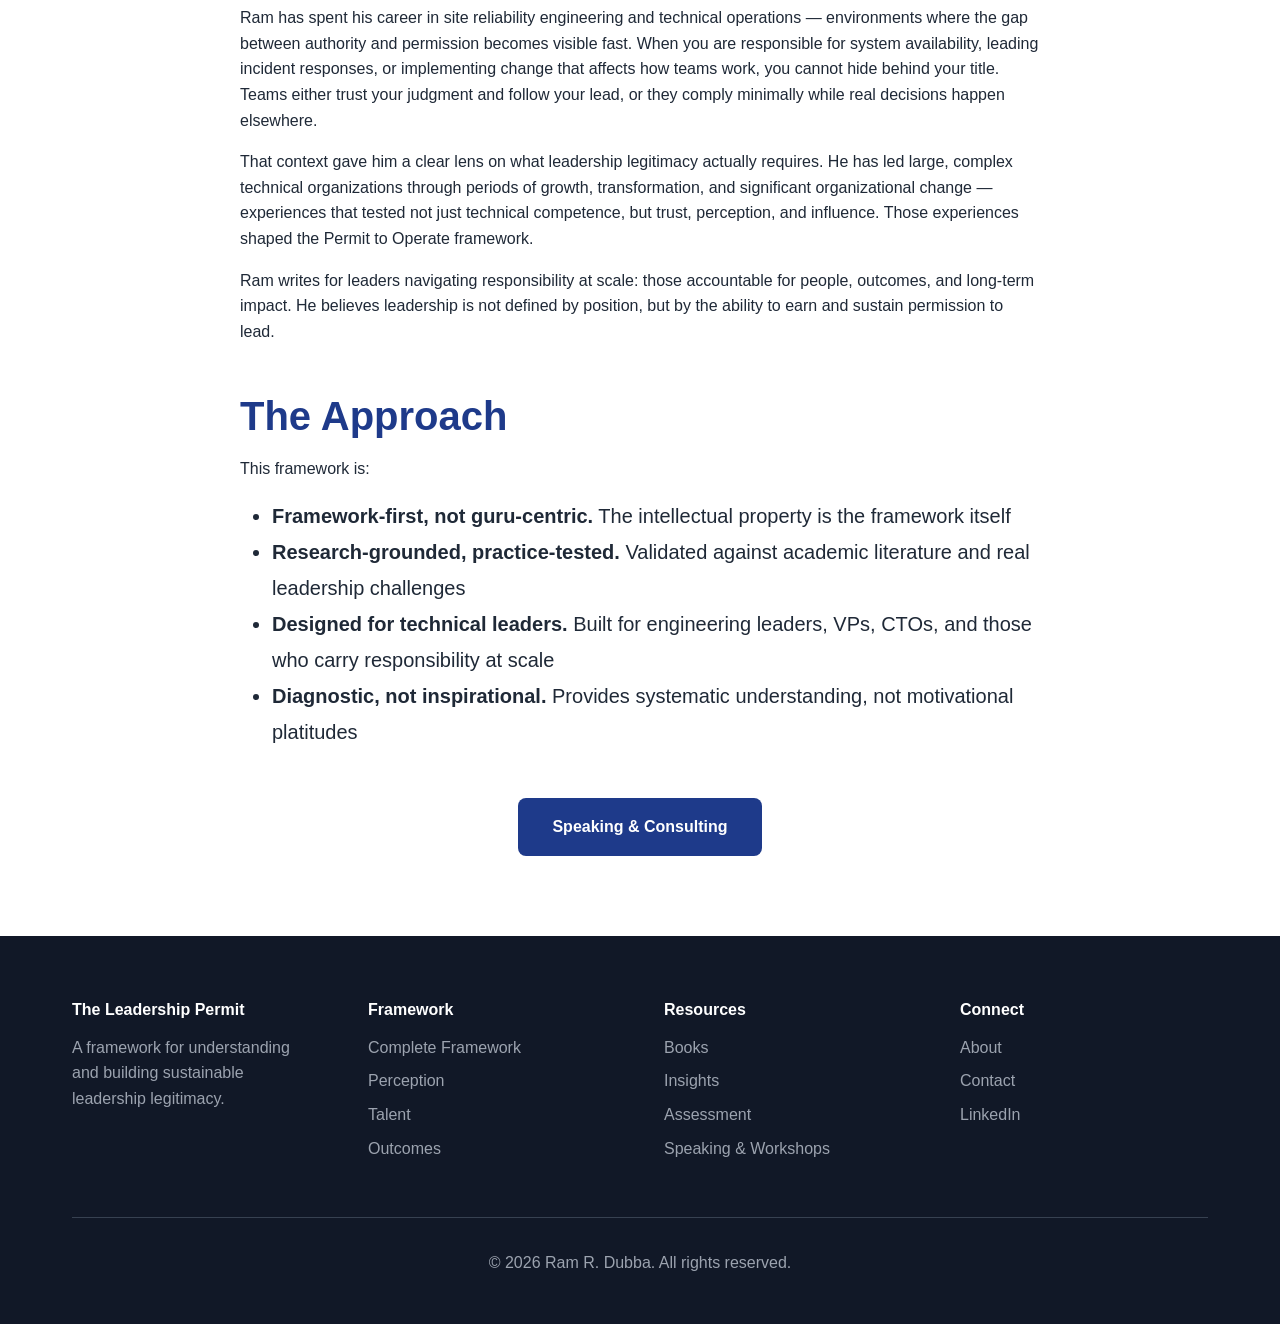
==== commit 9b3c78ad: "consitency blue gradient hero header" ====
--- a/about.html
+++ b/about.html
@@ -51,10 +51,17 @@
         </div>
     </nav>
 
+    <section class="section page-hero">
+        <div class="container" style="text-align: center;">
+            <h1>About The Framework</h1>
+            <p class="lead" style="max-width: 700px; margin: 1.5rem auto 0; color: #e0e7ff;">Framework-first. Research-grounded. Built for technical leaders navigating responsibility at scale.</p>
+        </div>
+    </section>
+
     <section class="section">
         <div class="container">
             <div style="max-width: 800px; margin: 0 auto;">
-                <h1>About The Framework</h1>
+                <h2 style="margin-bottom: 1.5rem;">Why This Framework Exists</h2>
                 
                 <p class="lead">The Leadership Permit framework emerged from a simple question: Why do some leaders with legitimate authority struggle to influence, while others without formal power create movement?</p>
 
--- a/css/styles.css
+++ b/css/styles.css
@@ -351,7 +351,6 @@
 
 .section-navy .card p {
     color: #e0e7ff;
-}
 }
 
 /* ============================================
